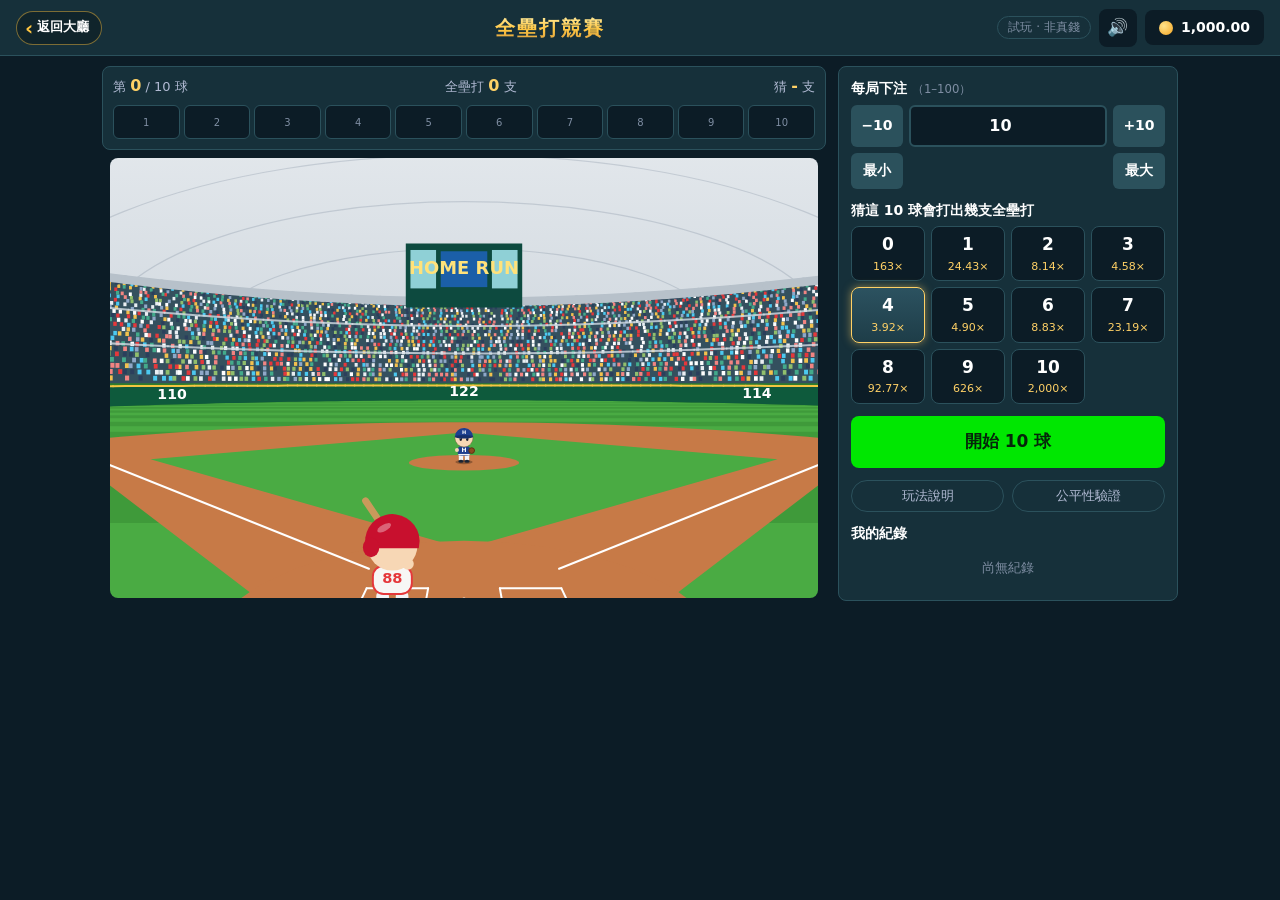
==== derby.html @ 3b9679ae "Add 全壘打競賽: guess how many of 10 balls are home runs New page derby.html. Pick 0–10 and a bet of 1–10" ====
<!doctype html>
<html lang="zh-Hant">
<head>
<meta charset="utf-8">
<meta name="viewport" content="width=device-width, initial-scale=1, viewport-fit=cover">
<meta name="theme-color" content="#0d2a1f">
<link rel="icon" href="favicon.svg" type="image/svg+xml">
<meta name="description" content="全壘打競賽：一局 10 球，猜會打出幾支全壘打，猜中依支數倍數派彩">
<title>全壘打競賽</title>
<link rel="stylesheet" href="css/style.css?v=13">
<link rel="stylesheet" href="css/derby.css?v=1">
</head>
<body class="derby">
<header class="topbar">
  <a class="back-btn" id="backBtn" href="https://acc2023156.github.io/GD_Lobby/?cat=exclusive"><span aria-hidden="true">‹</span><span>返回大廳</span></a>
  <h1 class="brand">全壘打競賽</h1>
  <div class="top-right">
    <div class="demo-tag" id="modeTag">試玩 · 非真錢</div>
    <button class="sound-btn" id="soundBtn" type="button" title="音效開關" aria-label="音效開關">🔊</button>
    <div class="wallet" title="餘額"><i class="coin"></i><b id="balance">0.00</b></div>
  </div>
</header>

<main class="dy-layout">
  <section class="dy-stage">
    <div class="dy-board">
      <div class="dy-score"><span>第 <b id="ballNo">0</b> / 10 球</span><span>全壘打 <b id="homerCount">0</b> 支</span><span>猜 <b id="pickShown">-</b> 支</span></div>
      <ol class="dy-balls" id="ballSlots" aria-label="10 球結果"></ol>
    </div>
    <div class="chart-wrap dy-chart"><canvas id="chart" aria-label="球場"></canvas><div class="dy-result" id="result" hidden></div></div>
  </section>

  <section class="dy-panel">
    <div class="dy-field">
      <label for="wager">每局下注 <small>（1–100）</small></label>
      <div class="dy-wager">
        <button type="button" data-step="-10">−10</button>
        <input id="wager" type="number" inputmode="decimal" min="1" max="100" step="1" value="10">
        <button type="button" data-step="10">+10</button>
        <button type="button" data-set="1">最小</button>
        <button type="button" data-set="100">最大</button>
      </div>
    </div>
    <div class="dy-field">
      <label>猜這 10 球會打出幾支全壘打</label>
      <div class="dy-picks" id="picks"></div>
    </div>
    <div class="dy-actions">
      <button type="button" class="dy-go" id="goBtn">開始 10 球</button>
      <button type="button" class="dy-skip" id="skipBtn" hidden>跳過動畫</button>
    </div>
    <div class="dy-links"><button type="button" id="rulesBtn">玩法說明</button><button type="button" id="fairBtn">公平性驗證</button></div>
    <div class="dy-history"><h3>我的紀錄</h3><div id="history" class="dy-hist-list"><div class="empty">尚無紀錄</div></div></div>
  </section>
</main>

<div class="modal" id="rulesModal" hidden>
  <div class="modal-card" role="dialog" aria-modal="true" aria-labelledby="rulesTitle">
    <div class="modal-head"><h2 id="rulesTitle">全壘打競賽玩法</h2><button type="button" class="x" data-close>✕</button></div>
    <ol class="rules">
      <li>一局 <b>10 球</b>。開始前選一個數字 <b>0–10</b>，猜這 10 球會打出幾支全壘打。</li>
      <li>每球飛過全壘打牆的機率是 <b>40%</b>，10 球打完計算全壘打支數。</li>
      <li><b>剛好猜中支數</b>就依下表倍數派彩，沒猜中輸掉這注。</li>
      <li>返還率（RTP）約 98.5%（0–9 支）；10 支最高 2000 倍。</li>
    </ol>
    <table class="fence-table" id="payTable"><tr><th>全壘打支數</th><th>機率</th><th>倍數</th></tr></table>
  </div>
</div>

<div class="modal" id="fairModal" hidden>
  <div class="modal-card" role="dialog" aria-modal="true" aria-labelledby="fairTitle">
    <div class="modal-head"><h2 id="fairTitle">公平性驗證</h2><button type="button" class="x" data-close>✕</button></div>
    <p class="hint">每局前先公開伺服器種子的 <code>SHA256</code>；結束後公開種子。第 i 球（0–9）由 <code>SHA256(伺服器種子:客戶種子:nonce:derby:i)</code> 決定：前 52 bits 小於 40% 為全壘打，接著 32 bits 決定方向，再 32 bits 決定距離。點任一局可重新計算驗證。</p>
    <div class="cur" id="fairCurrent"></div>
    <div id="fairList" class="fair-list"></div>
  </div>
</div>

<div class="toasts" id="toasts" aria-live="polite"></div>

<script src="js/sha256.js?v=13"></script>
<script src="js/sound.js?v=13"></script>
<script src="js/engine.js?v=13"></script>
<script src="js/field.js?v=14"></script>
<script src="js/derby.js?v=1"></script>
<!-- 大廳背景音樂帶進遊戲（大廳「設定 → 聲音」可關閉） -->
<script src="https://acc2023156.github.io/GD_Lobby/music/carry.js" defer></script>
</body>
</html>
---- css/style.css ----
:root {
  --bg: #0c1c26;
  --panel: #16303a;
  --panel-2: #1e3d48;
  --input: #0c1c26;
  --line: #2b515c;
  --text: #b1bad3;
  --strong: #ffffff;
  --muted: #7f8ea3;
  --green: #00e701;
  --green-ink: #05260a;
  --orange: #ff9f1c;
  --red: #ed4163;
  --gold: #ffd166;
  --radius: 8px;
  color-scheme: dark;
}

* { box-sizing: border-box; }
html, body { margin: 0; height: 100%; }
body {
  background: var(--bg);
  color: var(--text);
  font: 14px/1.4 system-ui, -apple-system, "Segoe UI", "Noto Sans TC", "PingFang TC", "Microsoft JhengHei", sans-serif;
  -webkit-tap-highlight-color: transparent;
}
button, input { font: inherit; color: inherit; }
button { cursor: pointer; }
[hidden] { display: none !important; }
code { font-size: 12px; color: var(--strong); background: var(--input); padding: 1px 4px; border-radius: 4px; word-break: break-all; }

/* ---------- top bar ---------- */
.topbar {
  display: grid; grid-template-columns: auto 1fr auto; align-items: center; gap: 8px;
  height: 56px; padding: 0 16px;
  padding-top: env(safe-area-inset-top);
  background: var(--panel); border-bottom: 1px solid var(--line);
  position: sticky; top: 0; z-index: 20;
}
.brand {
  justify-self: center; margin: 0; white-space: nowrap;
  font-size: 20px; font-weight: 900; letter-spacing: 2px;
  background: linear-gradient(180deg, #fff0aa, #ffc641 55%, #d89b42);
  -webkit-background-clip: text; background-clip: text; color: transparent;
}
.top-right { justify-self: end; display: flex; align-items: center; gap: 8px; min-width: 0; }
.back-btn { justify-self: start; display: inline-flex; align-items: center; gap: 4px; }
.back-btn span:first-child { font-size: 20px; line-height: 1; color: #ffc641; }

/* 跑馬燈：寬 26 個字，位置與大小同 Plinko（頂列下方置中） */
.marquee-bar { max-width: 1280px; margin: 0 auto; padding: 10px 12px 0; font-size: 13px; font-weight: 900; line-height: 1.8; }
.marquee {
  display: block; width: 26em; max-width: 100%; margin: 0 auto; overflow: hidden; padding: 1px 0;
  border-radius: 999px;
  background: linear-gradient(180deg, #16303a, #0c1c26);
  box-shadow: inset 0 0 0 1px rgba(255, 198, 65, .55), 0 2px 6px rgba(0, 0, 0, .3);
  -webkit-mask-image: linear-gradient(90deg, transparent, #000 6%, #000 94%, transparent);
  mask-image: linear-gradient(90deg, transparent, #000 6%, #000 94%, transparent);
}
.marquee-track { display: inline-flex; white-space: nowrap; animation: marquee 20s linear infinite; }
.marquee-track span {
  background: linear-gradient(180deg, #fff0aa, #ffc641 55%, #d89b42);
  -webkit-background-clip: text; background-clip: text; color: transparent;
}
@keyframes marquee { from { transform: translateX(0); } to { transform: translateX(-50%); } }
.back-btn, .rules-btn { white-space: nowrap; flex: none; }
.back-btn { color: var(--strong); text-decoration: none; background: rgba(0, 0, 0, .25); border: 1px solid rgba(255, 198, 65, .45); border-radius: 99px; padding: 6px 12px 6px 8px; font-weight: 700; font-size: 13px; }
.rules-btn { border: 1px solid var(--line); background: none; border-radius: 99px; padding: 3px 12px; font-size: 12px; color: var(--text); }
.rules-btn:hover { color: var(--strong); border-color: var(--strong); }
.rules { padding-left: 20px; line-height: 1.7; font-size: 14px; }
.rules b, .fence-table b { color: var(--gold); }
.fence-table { width: 100%; border-collapse: collapse; font-size: 14px; margin: 6px 0 10px; }
.fence-table th, .fence-table td { border-bottom: 1px solid var(--line); padding: 7px 6px; text-align: left; }
.fence-table th { color: var(--muted); font-weight: 600; font-size: 12px; }
#hrBtn { color: var(--gold); }
.demo-tag { font-size: 12px; color: var(--muted); border: 1px solid var(--line); border-radius: 99px; padding: 2px 10px; }
.sound-btn {
  width: 38px; height: 38px; border: 0; border-radius: var(--radius);
  background: var(--input); font-size: 17px; line-height: 1; flex: none;
}
.sound-btn.off { opacity: .55; }
.wallet {
  display: flex; align-items: center; gap: 8px;
  background: var(--input); border-radius: var(--radius); padding: 8px 14px;
  color: var(--strong); font-variant-numeric: tabular-nums;
}
.coin { width: 14px; height: 14px; border-radius: 50%; background: radial-gradient(circle at 35% 35%, #ffe28a, #f5a623); display: inline-block; flex: none; }

/* ---------- layout ---------- */
.layout {
  display: grid; gap: 12px; padding: 12px;
  grid-template-columns: 340px minmax(0, 1fr);
  grid-template-rows: auto 1fr;
  grid-template-areas: "panel stage" "tables stage";
  align-items: start;
}
.stage { grid-area: stage; position: sticky; top: 68px; height: calc(100vh - 80px); height: calc(100dvh - 80px); display: flex; flex-direction: column; min-height: 0; background: var(--panel); border-radius: var(--radius); overflow: hidden; }
.panel { grid-area: panel; background: var(--panel); border-radius: var(--radius); padding: 14px; }
.tables { grid-area: tables; height: max(420px, calc(100dvh - 80px - 460px)); background: var(--panel); border-radius: var(--radius); display: flex; flex-direction: column; min-height: 0; overflow: hidden; }

/* ---------- stage ---------- */
.history { display: flex; gap: 6px; padding: 10px 12px; overflow-x: auto; scrollbar-width: none; flex: none; }
.history::-webkit-scrollbar { display: none; }
.chip {
  flex: none; border: 0; border-radius: 99px; padding: 4px 10px; font-size: 12px; font-weight: 700;
  background: var(--panel-2); color: var(--text); font-variant-numeric: tabular-nums;
}
.chip.g { color: var(--green); }
.chip.y { color: var(--gold); background: #3a3320; }
.chip.r { color: var(--red); }
.chip.new { animation: pop .4s ease-out; }
@keyframes pop { from { transform: scale(.6); opacity: 0; } }

.chart-wrap { position: relative; flex: 1; min-height: 260px; margin: 0 8px; }
#chart { position: absolute; inset: 0; width: 100%; height: 100%; display: block; cursor: pointer; touch-action: manipulation; }
.live-cashouts { position: absolute; left: 8px; top: 8px; display: flex; flex-direction: column; gap: 4px; pointer-events: none; }
.live-cashouts div { font-size: 11px; padding: 3px 8px; background: rgba(33, 55, 67, .78); }
.live-cashouts div {
  background: rgba(33, 55, 67, .92); border-radius: 99px; padding: 4px 10px; font-size: 12px;
  display: flex; gap: 8px; align-items: center; animation: slide .3s ease-out; white-space: nowrap;
}
.live-cashouts b { color: var(--green); font-variant-numeric: tabular-nums; }
@keyframes slide { from { transform: translateX(20px); opacity: 0; } }

.stage-foot {
  display: flex; flex-wrap: wrap; gap: 6px 16px; align-items: center;
  padding: 10px 14px; border-top: 1px solid var(--line); font-size: 13px; flex: none;
}
.stage-foot b { color: var(--strong); font-variant-numeric: tabular-nums; }
.link { margin-left: auto; background: none; border: 0; color: var(--muted); text-decoration: underline; padding: 0; }
.link:hover { color: var(--strong); }
.link2 { margin-left: 0; }

/* ---------- panel ---------- */
.seg { display: flex; background: var(--input); border-radius: 99px; padding: 4px; margin-bottom: 12px; }
.seg button { flex: 1; border: 0; background: none; padding: 8px; border-radius: 99px; font-weight: 600; }
.seg button.on { background: var(--panel-2); color: var(--strong); }
.seg button:disabled { opacity: .45; cursor: not-allowed; }

.field { margin-bottom: 10px; }
.field label { display: block; font-size: 12px; font-weight: 600; margin-bottom: 4px; }
.field small { font-weight: 400; color: var(--muted); }
.input-row { display: flex; background: var(--line); border-radius: 6px; padding: 2px; gap: 2px; align-items: stretch; }
.input-row input {
  flex: 1; min-width: 0; background: var(--input); border: 2px solid transparent; border-radius: 4px;
  padding: 8px 10px; color: var(--strong); font-weight: 600; outline: none; font-variant-numeric: tabular-nums;
}
.input-row input:focus { border-color: #557086; }
.input-row input:disabled { opacity: .6; }
.input-row button { border: 0; background: var(--line); padding: 0 12px; border-radius: 4px; font-weight: 700; color: var(--strong); }
.input-row button:hover { background: #3d5564; }
.suffix { align-self: center; padding: 0 10px; color: var(--muted); }
.two { display: grid; grid-template-columns: minmax(0, 1fr) minmax(0, 1fr); gap: 8px; }
.field, .panel, .stage, .tables { min-width: 0; }
.hint { font-size: 12px; color: var(--muted); margin: 4px 0 8px; }
.center { text-align: center; }

.profit-hint { display: flex; justify-content: space-between; font-size: 12px; margin: 6px 0 10px; }
.profit-hint b { color: var(--strong); font-variant-numeric: tabular-nums; }

.main-btn {
  width: 100%; border: 0; border-radius: var(--radius); padding: 14px 10px;
  font-size: 16px; font-weight: 800; background: var(--green); color: var(--green-ink);
  box-shadow: 0 4px 0 rgba(0, 0, 0, .25); transition: transform .05s, filter .15s;
  min-height: 52px; touch-action: manipulation;
}
.main-btn:hover { filter: brightness(1.08); }
.main-btn:active { transform: translateY(2px); }
.main-btn small { display: block; font-size: 12px; font-weight: 600; opacity: .8; }
.main-btn.cash { background: var(--orange); color: #2b1600; }
.main-btn.cancel, .main-btn.stop { background: var(--red); color: #fff; }
.main-btn.queued { background: var(--panel-2); color: var(--strong); }

.sim { margin-top: 10px; border-top: 1px solid var(--line); padding-top: 10px; }
.sim summary { cursor: pointer; font-weight: 600; font-size: 13px; }
.sim .field { margin-top: 10px; }
.range-row { display: flex; align-items: center; gap: 10px; font-size: 12px; }
.range-row input { flex: 1; accent-color: var(--green); }
.ghost-btn { width: 100%; border: 1px solid var(--line); background: none; border-radius: 6px; padding: 8px; font-size: 13px; }
.ghost-btn:hover { border-color: var(--red); color: var(--red); }

/* ---------- tables ---------- */
.tabs { display: flex; gap: 4px; padding: 8px; border-bottom: 1px solid var(--line); flex: none; }
.tabs button { flex: 1; border: 0; background: none; padding: 6px; border-radius: 6px; font-size: 13px; font-weight: 600; }
.tabs button.on { background: var(--panel-2); color: var(--strong); }
.tab-body { display: flex; flex-direction: column; min-height: 0; flex: 1; }
.list-head, .row {
  display: grid; grid-template-columns: minmax(0, 1.6fr) 1fr .8fr 1fr; gap: 6px; align-items: center;
  padding: 6px 12px; font-size: 12px;
}
.list-head { color: var(--muted); font-weight: 600; flex: none; }
.list-head span:not(:first-child), .row span:not(:first-child) { text-align: right; }
.list { overflow-y: auto; flex: 1; min-height: 0; font-variant-numeric: tabular-nums; }
.row:nth-child(odd) { background: rgba(255, 255, 255, .02); }
.row .name { display: flex; align-items: center; gap: 6px; overflow: hidden; white-space: nowrap; text-overflow: ellipsis; color: var(--strong); }
.row .name i { width: 8px; height: 8px; border-radius: 50%; flex: none; }
.row .name.hid { color: var(--muted); }
.row.me { background: rgba(0, 231, 1, .08); }
.row.me .name { color: var(--green); font-weight: 700; }
.row .mult { color: var(--muted); }
.row.won .mult, .row.won .pay { color: var(--green); }
.row.lost .pay, .row.lost .mult { color: var(--red); }
.row .tag { font-size: 10px; background: var(--panel-2); border-radius: 4px; padding: 0 4px; color: var(--muted); }
.row .tag.in { color: var(--green); }
.pos { color: var(--green); }
.neg { color: var(--red); }
.empty { padding: 24px; text-align: center; color: var(--muted); font-size: 13px; }

/* ---------- modal & toast ---------- */
.modal { position: fixed; inset: 0; background: rgba(0, 0, 0, .6); display: grid; place-items: center; z-index: 50; padding: 16px; }
.modal-card { background: var(--panel); border-radius: 12px; width: min(560px, 100%); max-height: 85vh; overflow: auto; padding: 16px; }
.modal-head { display: flex; align-items: center; justify-content: space-between; }
.modal-head h2 { margin: 0; font-size: 18px; color: var(--strong); }
.x { border: 0; background: none; font-size: 18px; color: var(--muted); }
.cur { background: var(--input); border-radius: 6px; padding: 10px; font-size: 12px; margin-bottom: 10px; }
.fair-list details { border-bottom: 1px solid var(--line); padding: 8px 0; font-size: 13px; }
.fair-list summary { cursor: pointer; display: flex; justify-content: space-between; gap: 8px; }
.fair-list .kv { font-size: 12px; margin: 6px 0; }
.ok { color: var(--green); font-weight: 700; }

.toasts { position: fixed; left: 50%; bottom: 20px; transform: translateX(-50%); display: flex; flex-direction: column; gap: 8px; z-index: 60; pointer-events: none; width: max-content; max-width: calc(100vw - 32px); }
.toast { background: var(--panel-2); color: var(--strong); padding: 10px 16px; border-radius: 8px; box-shadow: 0 8px 20px rgba(0, 0, 0, .4); font-weight: 600; animation: slide .25s ease-out; border-left: 4px solid var(--muted); }
.toast.win { border-color: var(--green); }
.toast.err, .toast.lose { border-color: var(--red); }

/* ---------- responsive ---------- */
@media (min-width: 900px) {
  .marquee-bar { padding: 16px 20px 0; font-size: 16px; }
}
@media (max-width: 900px) {
  .layout {
    grid-template-columns: minmax(0, 1fr);
    grid-template-rows: auto;
    grid-template-areas: "stage" "panel" "tables";
    padding: 8px 8px calc(8px + env(safe-area-inset-bottom)); gap: 8px;
  }
  .stage { position: static; height: auto; }
  .tables { height: 70vh; max-height: none; }
  .chart-wrap { flex: none; height: clamp(240px, 42vh, 380px); min-height: 0; }
  .demo-tag { display: none; }
  .rules-btn { padding: 3px 10px; }
  /* 手機：下注按鈕移到面板最上方，和曲線相鄰 */
  .panel { display: flex; flex-direction: column; }
  .main-btn { order: -2; margin-bottom: 4px; }
  .panel > .hint.center { display: none; }
  .seg { order: -1; margin-top: 8px; }
}
@media (max-width: 480px) {
  .topbar { padding: 0 10px; gap: 6px; }
  .brand { font-size: 16px; white-space: nowrap; }
  .back-btn { padding: 5px 9px; font-size: 12px; }
  .rules-btn { padding: 2px 8px; }
  .wallet { padding: 7px 10px; gap: 6px; }
  .sound-btn { width: 34px; height: 34px; font-size: 15px; }
  .wallet { min-width: 0; }
  .hide-sm { display: none; }
  .live-cashouts div:nth-child(n+3) { display: none; }
  .live-cashouts div { font-size: 11px; padding: 3px 8px; }
  .panel { padding: 12px; }
  .list-head, .row { padding: 6px 10px; }
}
@media (max-width: 380px) {
  .brand { font-size: 14px; letter-spacing: 0; }
  .wallet { padding: 6px 8px; font-size: 13px; }
  .back-btn { padding: 4px 7px; }
}
---- css/derby.css ----
/* 全壘打競賽 */
.dy-layout { max-width: 1100px; margin: 0 auto; padding: 10px 12px 24px; display: grid; gap: 12px; grid-template-columns: minmax(0, 1fr); }
@media (min-width: 900px) { .dy-layout { grid-template-columns: minmax(0, 1fr) 340px; } }
.dy-stage { display: grid; gap: 8px; min-width: 0; }
.dy-board { background: var(--panel); border: 1px solid var(--line); border-radius: var(--radius); padding: 8px 10px; }
.dy-score { display: flex; justify-content: space-between; gap: 8px; font-size: 13px; color: var(--text); }
.dy-score b { color: var(--gold); font-size: 16px; }
.dy-balls { list-style: none; margin: 8px 0 0; padding: 0; display: grid; grid-template-columns: repeat(10, minmax(0, 1fr)); gap: 4px; }
.dy-balls li { height: 34px; border-radius: 6px; background: var(--input); border: 1px solid var(--line); display: grid; place-items: center; font-size: 10px; color: var(--muted); line-height: 1.1; text-align: center; }
.dy-balls li.now { border-color: var(--gold); box-shadow: 0 0 6px rgba(255, 209, 102, .6); }
.dy-balls li.hr { background: linear-gradient(180deg, #ffe08a, #f4a51c); color: #4a2b00; font-weight: 900; border-color: #ffd166; }
.dy-balls li.out { color: var(--strong); }
.dy-chart { position: relative; height: min(62vw, 440px); min-height: 260px; border-radius: var(--radius); overflow: hidden; background: #10222b; }
.dy-chart canvas { width: 100%; height: 100%; display: block; }
.dy-result { position: absolute; left: 50%; top: 42%; transform: translate(-50%, -50%); background: rgba(8, 20, 26, .86); border: 2px solid var(--gold); border-radius: 14px; padding: 12px 22px; text-align: center; color: var(--strong); }
.dy-result b { display: block; font-size: 26px; color: var(--gold); }
.dy-result.lose b { color: #ff9aa9; }
.dy-panel { background: var(--panel); border: 1px solid var(--line); border-radius: var(--radius); padding: 12px; display: grid; gap: 12px; align-content: start; }
.dy-field label { display: block; font-weight: 700; color: var(--strong); margin-bottom: 6px; font-size: 14px; }
.dy-field small { color: var(--muted); font-weight: 400; }
.dy-wager { display: grid; grid-template-columns: 52px 1fr 52px; gap: 6px; }
.dy-wager input { min-width: 0; background: var(--input); border: 2px solid var(--line); border-radius: 6px; color: var(--strong); font-weight: 700; padding: 8px; text-align: center; font-size: 16px; }
.dy-wager button { border: 0; border-radius: 6px; background: var(--line); color: var(--strong); font-weight: 700; padding: 8px 0; }
.dy-wager button[data-set] { grid-column: span 1; }
.dy-wager button[data-set="1"] { grid-column: 1 / 2; }
.dy-wager button[data-set="100"] { grid-column: 3 / 4; }
.dy-picks { display: grid; grid-template-columns: repeat(4, minmax(0, 1fr)); gap: 6px; }
.dy-picks button { border: 1px solid var(--line); border-radius: 8px; background: var(--input); color: var(--strong); padding: 6px 2px; display: grid; gap: 2px; }
.dy-picks button b { font-size: 17px; }
.dy-picks button small { font-size: 11px; color: var(--gold); }
.dy-picks button.on { border-color: var(--gold); background: linear-gradient(180deg, #2c5260, #1e3d48); box-shadow: 0 0 8px rgba(255, 209, 102, .5); }
.dy-picks button:disabled, .dy-wager button:disabled, .dy-wager input:disabled { opacity: .55; }
.dy-actions { display: grid; gap: 8px; }
.dy-go { border: 0; border-radius: 8px; padding: 14px; font-size: 17px; font-weight: 900; background: var(--green); color: var(--green-ink); }
.dy-go:disabled { opacity: .5; }
.dy-skip { border: 1px solid var(--line); border-radius: 8px; padding: 10px; background: none; color: var(--strong); font-weight: 700; }
.dy-links { display: flex; gap: 8px; }
.dy-links button { flex: 1; border: 1px solid var(--line); background: none; color: var(--text); border-radius: 99px; padding: 6px; font-size: 13px; }
.dy-history h3 { margin: 0 0 6px; font-size: 14px; color: var(--strong); }
.dy-hist-list { display: grid; gap: 4px; max-height: 240px; overflow: auto; }
.dy-hist-row { display: grid; grid-template-columns: 1fr auto auto; gap: 8px; font-size: 12px; padding: 6px 8px; border-radius: 6px; background: var(--input); }
.dy-hist-row .pos { color: var(--green); font-weight: 700; } .dy-hist-row .neg { color: #ff9aa9; }
.dy-hist-list .empty, .fair-list .empty { color: var(--muted); font-size: 13px; text-align: center; padding: 10px; }
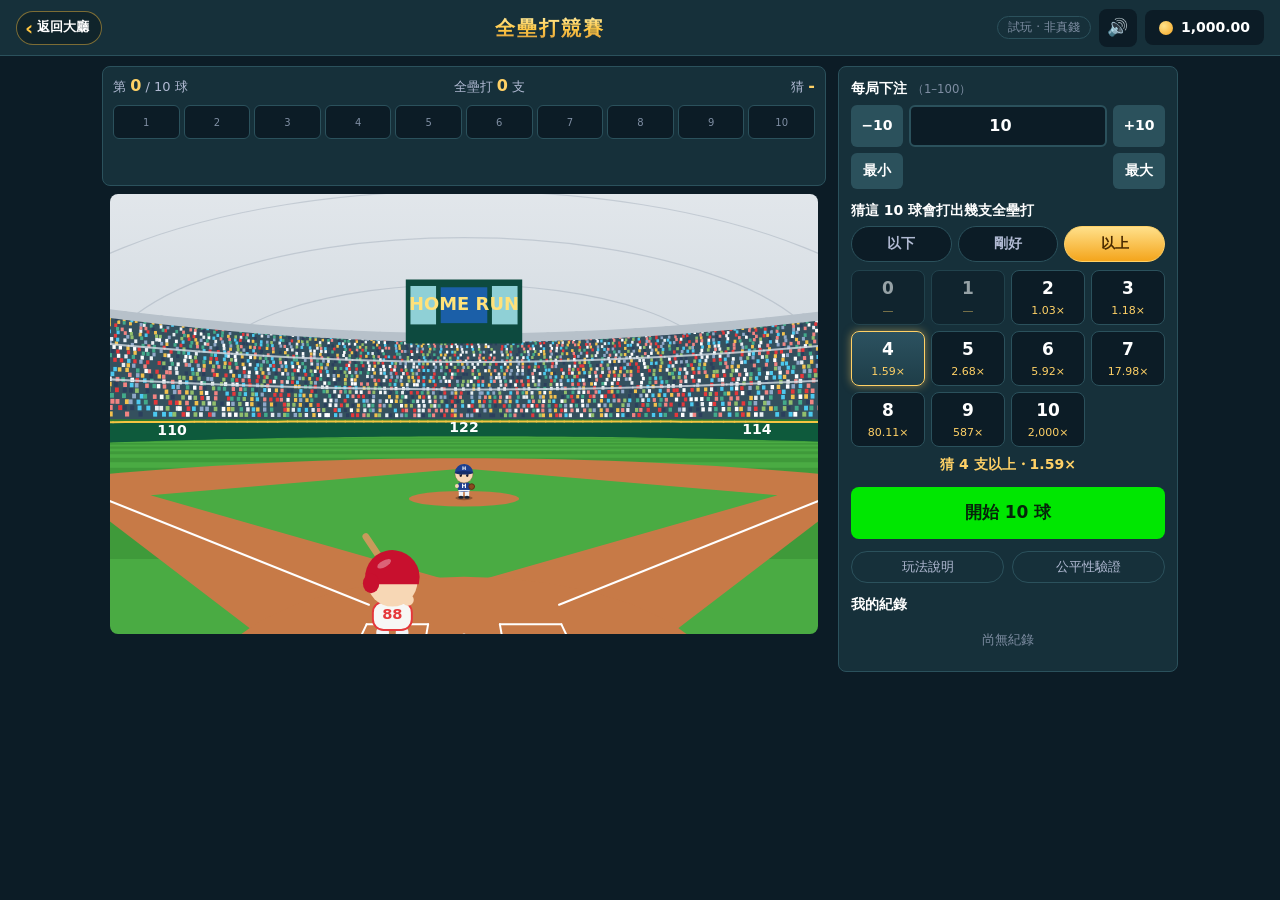
==== commit 1a1c4a67: "全壘打競賽: 以下／剛好／以上 bets, parabolic flights, labelled stars - Bet types like 六子骰: 以下 (k or fewer), 剛好 (e" ====
--- a/derby.html
+++ b/derby.html
@@ -8,7 +8,7 @@
 <meta name="description" content="全壘打競賽：一局 10 球，猜會打出幾支全壘打，猜中依支數倍數派彩">
 <title>全壘打競賽</title>
 <link rel="stylesheet" href="css/style.css?v=13">
-<link rel="stylesheet" href="css/derby.css?v=1">
+<link rel="stylesheet" href="css/derby.css?v=2">
 </head>
 <body class="derby">
 <header class="topbar">
@@ -24,7 +24,7 @@
 <main class="dy-layout">
   <section class="dy-stage">
     <div class="dy-board">
-      <div class="dy-score"><span>第 <b id="ballNo">0</b> / 10 球</span><span>全壘打 <b id="homerCount">0</b> 支</span><span>猜 <b id="pickShown">-</b> 支</span></div>
+      <div class="dy-score"><span>第 <b id="ballNo">0</b> / 10 球</span><span>全壘打 <b id="homerCount">0</b> 支</span><span>猜 <b id="pickShown">-</b></span></div>
       <ol class="dy-balls" id="ballSlots" aria-label="10 球結果"></ol>
     </div>
     <div class="chart-wrap dy-chart"><canvas id="chart" aria-label="球場"></canvas><div class="dy-result" id="result" hidden></div></div>
@@ -43,7 +43,9 @@
     </div>
     <div class="dy-field">
       <label>猜這 10 球會打出幾支全壘打</label>
+      <div class="dy-conds" id="conds" role="group" aria-label="玩法"></div>
       <div class="dy-picks" id="picks"></div>
+      <div class="dy-summary" id="betSummary"></div>
     </div>
     <div class="dy-actions">
       <button type="button" class="dy-go" id="goBtn">開始 10 球</button>
@@ -58,12 +60,12 @@
   <div class="modal-card" role="dialog" aria-modal="true" aria-labelledby="rulesTitle">
     <div class="modal-head"><h2 id="rulesTitle">全壘打競賽玩法</h2><button type="button" class="x" data-close>✕</button></div>
     <ol class="rules">
-      <li>一局 <b>10 球</b>。開始前選一個數字 <b>0–10</b>，猜這 10 球會打出幾支全壘打。</li>
-      <li>每球飛過全壘打牆的機率是 <b>40%</b>，10 球打完計算全壘打支數。</li>
-      <li><b>剛好猜中支數</b>就依下表倍數派彩，沒猜中輸掉這注。</li>
-      <li>返還率（RTP）約 98.5%（0–9 支）；10 支最高 2000 倍。</li>
+      <li>一局 <b>10 球</b>。開始前選玩法與支數 <b>0–10</b>，猜這 10 球會打出幾支全壘打：<b>以下</b>、<b>剛好</b>或<b>以上</b>。</li>
+      <li>每球飛過全壘打牆的機率是 <b>40%</b>，最遠 160 公尺；10 球打完計算全壘打支數。</li>
+      <li>猜中就依下表倍數派彩，沒猜中輸掉這注；猜中機率超過 97% 的選項（—）不開放。</li>
+      <li>返還率（RTP）約 98.1–98.5%（倍數無條件捨去到小數兩位）；最高 2000 倍。</li>
     </ol>
-    <table class="fence-table" id="payTable"><tr><th>全壘打支數</th><th>機率</th><th>倍數</th></tr></table>
+    <table class="fence-table" id="payTable"><tr><th>支數</th><th>剛好的機率</th><th>以下</th><th>剛好</th><th>以上</th></tr></table>
   </div>
 </div>
 
@@ -81,8 +83,8 @@
 <script src="js/sha256.js?v=13"></script>
 <script src="js/sound.js?v=13"></script>
 <script src="js/engine.js?v=13"></script>
-<script src="js/field.js?v=14"></script>
-<script src="js/derby.js?v=1"></script>
+<script src="js/field.js?v=15"></script>
+<script src="js/derby.js?v=2"></script>
 <!-- 大廳背景音樂帶進遊戲（大廳「設定 → 聲音」可關閉） -->
 <script src="https://acc2023156.github.io/GD_Lobby/music/carry.js" defer></script>
 </body>
--- a/css/derby.css
+++ b/css/derby.css
@@ -24,6 +24,11 @@
 .dy-wager button[data-set] { grid-column: span 1; }
 .dy-wager button[data-set="1"] { grid-column: 1 / 2; }
 .dy-wager button[data-set="100"] { grid-column: 3 / 4; }
+.dy-conds { display: grid; grid-template-columns: repeat(3, 1fr); gap: 6px; margin-bottom: 8px; }
+.dy-conds button { border: 1px solid var(--line); border-radius: 99px; background: var(--input); color: var(--text); padding: 7px 0; font-weight: 800; }
+.dy-conds button.on { background: linear-gradient(180deg, #ffe08a, #f4a51c); color: #4a2b00; border-color: #ffd166; }
+.dy-conds button:disabled { opacity: .55; }
+.dy-summary { margin-top: 8px; text-align: center; color: var(--gold); font-weight: 800; font-size: 14px; }
 .dy-picks { display: grid; grid-template-columns: repeat(4, minmax(0, 1fr)); gap: 6px; }
 .dy-picks button { border: 1px solid var(--line); border-radius: 8px; background: var(--input); color: var(--strong); padding: 6px 2px; display: grid; gap: 2px; }
 .dy-picks button b { font-size: 17px; }
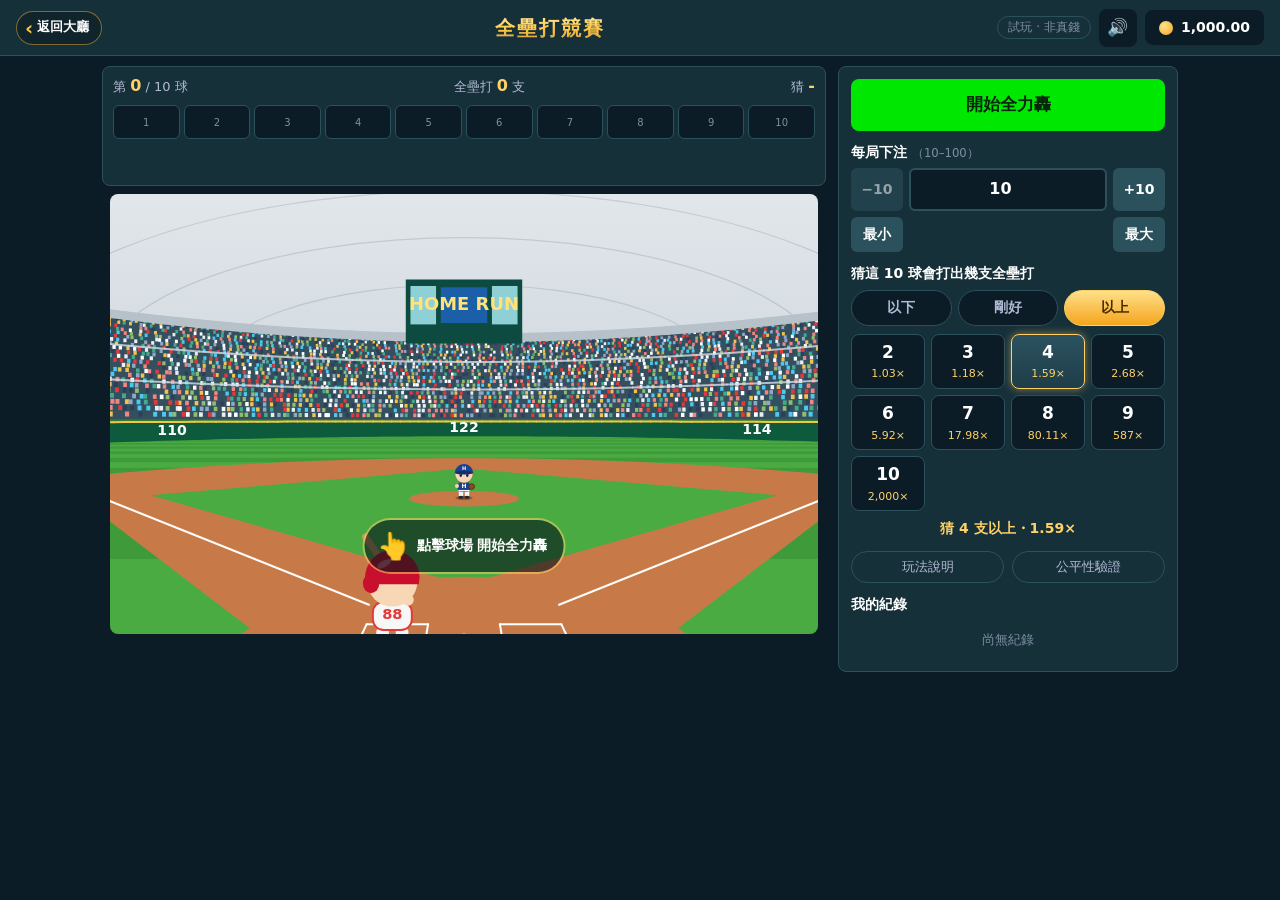
==== commit ee93a045: "全壘打競賽: 開始全力轟 on top, tap the field to play, bets 10–100 - The start button reads 開始全力轟 and sits abov" ====
--- a/derby.html
+++ b/derby.html
@@ -8,7 +8,7 @@
 <meta name="description" content="全壘打競賽：一局 10 球，猜會打出幾支全壘打，猜中依支數倍數派彩">
 <title>全壘打競賽</title>
 <link rel="stylesheet" href="css/style.css?v=13">
-<link rel="stylesheet" href="css/derby.css?v=2">
+<link rel="stylesheet" href="css/derby.css?v=3">
 </head>
 <body class="derby">
 <header class="topbar">
@@ -27,17 +27,21 @@
       <div class="dy-score"><span>第 <b id="ballNo">0</b> / 10 球</span><span>全壘打 <b id="homerCount">0</b> 支</span><span>猜 <b id="pickShown">-</b></span></div>
       <ol class="dy-balls" id="ballSlots" aria-label="10 球結果"></ol>
     </div>
-    <div class="chart-wrap dy-chart"><canvas id="chart" aria-label="球場"></canvas><div class="dy-result" id="result" hidden></div></div>
+    <div class="chart-wrap dy-chart"><canvas id="chart" aria-label="球場"></canvas><div class="dy-result" id="result" hidden></div><button type="button" class="dy-tap" id="tapHint" aria-label="點擊球場開始全力轟"><span class="finger" aria-hidden="true">👆</span><span>點擊球場 開始全力轟</span></button></div>
   </section>
 
   <section class="dy-panel">
+    <div class="dy-actions">
+      <button type="button" class="dy-go" id="goBtn">開始全力轟</button>
+      <button type="button" class="dy-skip" id="skipBtn" hidden>跳過動畫</button>
+    </div>
     <div class="dy-field">
-      <label for="wager">每局下注 <small>（1–100）</small></label>
+      <label for="wager">每局下注 <small>（10–100）</small></label>
       <div class="dy-wager">
         <button type="button" data-step="-10">−10</button>
-        <input id="wager" type="number" inputmode="decimal" min="1" max="100" step="1" value="10">
+        <input id="wager" type="number" inputmode="numeric" min="10" max="100" step="10" value="10">
         <button type="button" data-step="10">+10</button>
-        <button type="button" data-set="1">最小</button>
+        <button type="button" data-set="10">最小</button>
         <button type="button" data-set="100">最大</button>
       </div>
     </div>
@@ -46,10 +50,6 @@
       <div class="dy-conds" id="conds" role="group" aria-label="玩法"></div>
       <div class="dy-picks" id="picks"></div>
       <div class="dy-summary" id="betSummary"></div>
-    </div>
-    <div class="dy-actions">
-      <button type="button" class="dy-go" id="goBtn">開始 10 球</button>
-      <button type="button" class="dy-skip" id="skipBtn" hidden>跳過動畫</button>
     </div>
     <div class="dy-links"><button type="button" id="rulesBtn">玩法說明</button><button type="button" id="fairBtn">公平性驗證</button></div>
     <div class="dy-history"><h3>我的紀錄</h3><div id="history" class="dy-hist-list"><div class="empty">尚無紀錄</div></div></div>
@@ -84,7 +84,7 @@
 <script src="js/sound.js?v=13"></script>
 <script src="js/engine.js?v=13"></script>
 <script src="js/field.js?v=15"></script>
-<script src="js/derby.js?v=2"></script>
+<script src="js/derby.js?v=3"></script>
 <!-- 大廳背景音樂帶進遊戲（大廳「設定 → 聲音」可關閉） -->
 <script src="https://acc2023156.github.io/GD_Lobby/music/carry.js" defer></script>
 </body>
--- a/css/derby.css
+++ b/css/derby.css
@@ -8,10 +8,16 @@
 .dy-balls { list-style: none; margin: 8px 0 0; padding: 0; display: grid; grid-template-columns: repeat(10, minmax(0, 1fr)); gap: 4px; }
 .dy-balls li { height: 34px; border-radius: 6px; background: var(--input); border: 1px solid var(--line); display: grid; place-items: center; font-size: 10px; color: var(--muted); line-height: 1.1; text-align: center; }
 .dy-balls li.now { border-color: var(--gold); box-shadow: 0 0 6px rgba(255, 209, 102, .6); }
-.dy-balls li.hr { background: linear-gradient(180deg, #ffe08a, #f4a51c); color: #4a2b00; font-weight: 900; border-color: #ffd166; }
-.dy-balls li.out { color: var(--strong); }
+.dy-balls li.hr { background: linear-gradient(180deg, #ffe08a, #f4a51c); color: #4a2b00; font-weight: 900; font-size: 11px; border-color: #ffd166; }
+.dy-balls li.out { color: var(--strong); font-weight: 700; }
 .dy-chart { position: relative; height: min(62vw, 440px); min-height: 260px; border-radius: var(--radius); overflow: hidden; background: #10222b; }
 .dy-chart canvas { width: 100%; height: 100%; display: block; }
+/* 球場上的手指提示：點擊球場即開始 */
+.dy-tap { position: absolute; left: 50%; bottom: 14%; transform: translateX(-50%); border: 0; background: rgba(8, 20, 26, .62); color: #fff; border-radius: 99px; padding: 8px 16px 8px 12px; display: flex; align-items: center; gap: 8px; font-weight: 800; font-size: 14px; cursor: pointer; box-shadow: 0 0 0 2px rgba(255, 209, 102, .55); }
+.dy-tap[hidden] { display: none; }
+.dy-tap .finger { font-size: 26px; display: inline-block; animation: dyTap 1.1s ease-in-out infinite; transform-origin: 50% 90%; }
+@keyframes dyTap { 0%, 100% { transform: translateY(0) scale(1); } 40% { transform: translateY(6px) scale(.88); } 55% { transform: translateY(6px) scale(.88); filter: drop-shadow(0 0 6px #ffd166); } }
+.dy-chart { cursor: pointer; }
 .dy-result { position: absolute; left: 50%; top: 42%; transform: translate(-50%, -50%); background: rgba(8, 20, 26, .86); border: 2px solid var(--gold); border-radius: 14px; padding: 12px 22px; text-align: center; color: var(--strong); }
 .dy-result b { display: block; font-size: 26px; color: var(--gold); }
 .dy-result.lose b { color: #ff9aa9; }
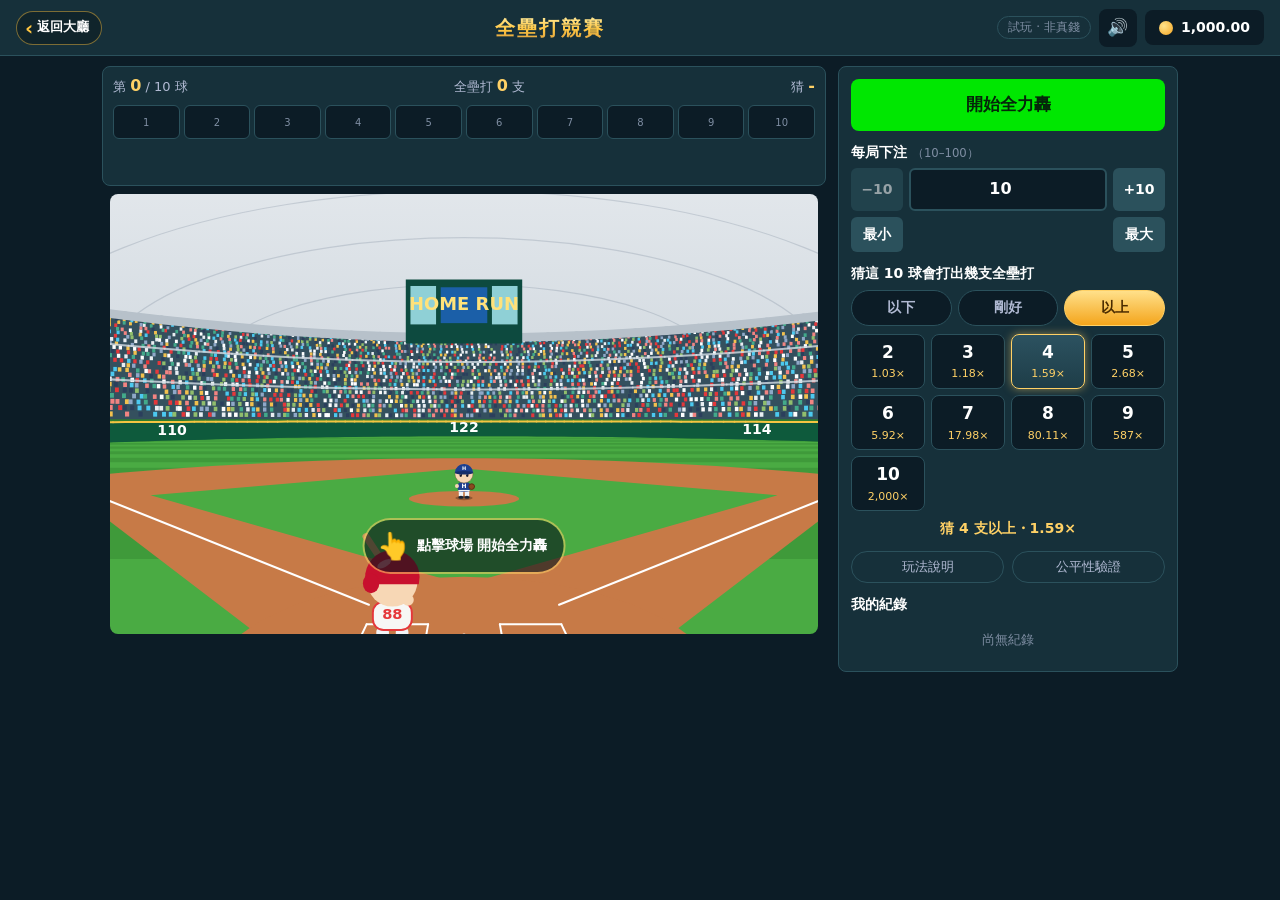
==== commit ac22e8cb: "共用「音源」彈窗：專輯、歌單、音樂與音效音量（靜音／25／50／75／100%） Co-Authored-By: Claude Opus 5.5 (1M context) <noreply@anthr" ====
--- a/derby.html
+++ b/derby.html
@@ -81,11 +81,11 @@
 <div class="toasts" id="toasts" aria-live="polite"></div>
 
 <script src="js/sha256.js?v=13"></script>
-<script src="js/sound.js?v=13"></script>
+<script src="js/sound.js?v=13a"></script>
 <script src="js/engine.js?v=13"></script>
 <script src="js/field.js?v=15"></script>
 <script src="js/derby.js?v=3"></script>
 <!-- 大廳背景音樂帶進遊戲（大廳「設定 → 聲音」可關閉） -->
-<script src="https://acc2023156.github.io/GD_Lobby/music/carry.js" defer></script>
+<script src="https://acc2023156.github.io/GD_Lobby/music/gd-audio.js?v=1" defer></script>
 </body>
 </html>
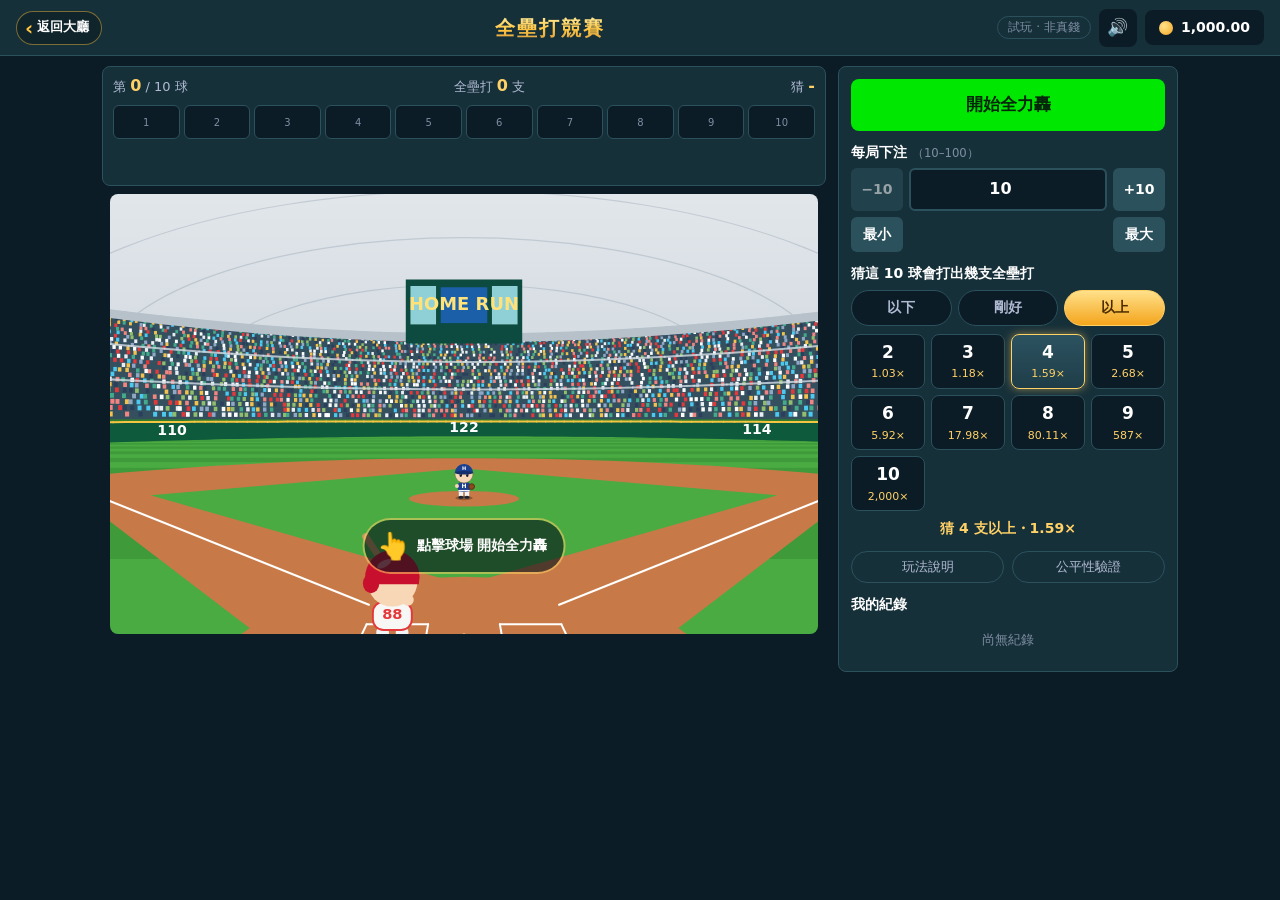
==== commit c6e830c3: "共用音源改從同網址載入（/GD_Lobby/music/gd-audio.js） gdclub.cc 與 acc2023156.github.io 都有 /GD_Lobby/ 這個路徑：不再依賴固定的" ====
--- a/derby.html
+++ b/derby.html
@@ -86,6 +86,6 @@
 <script src="js/field.js?v=15"></script>
 <script src="js/derby.js?v=3"></script>
 <!-- 大廳背景音樂帶進遊戲（大廳「設定 → 聲音」可關閉） -->
-<script src="https://acc2023156.github.io/GD_Lobby/music/gd-audio.js?v=1" defer></script>
+<script src="/GD_Lobby/music/gd-audio.js?v=1" defer></script>
 </body>
 </html>
